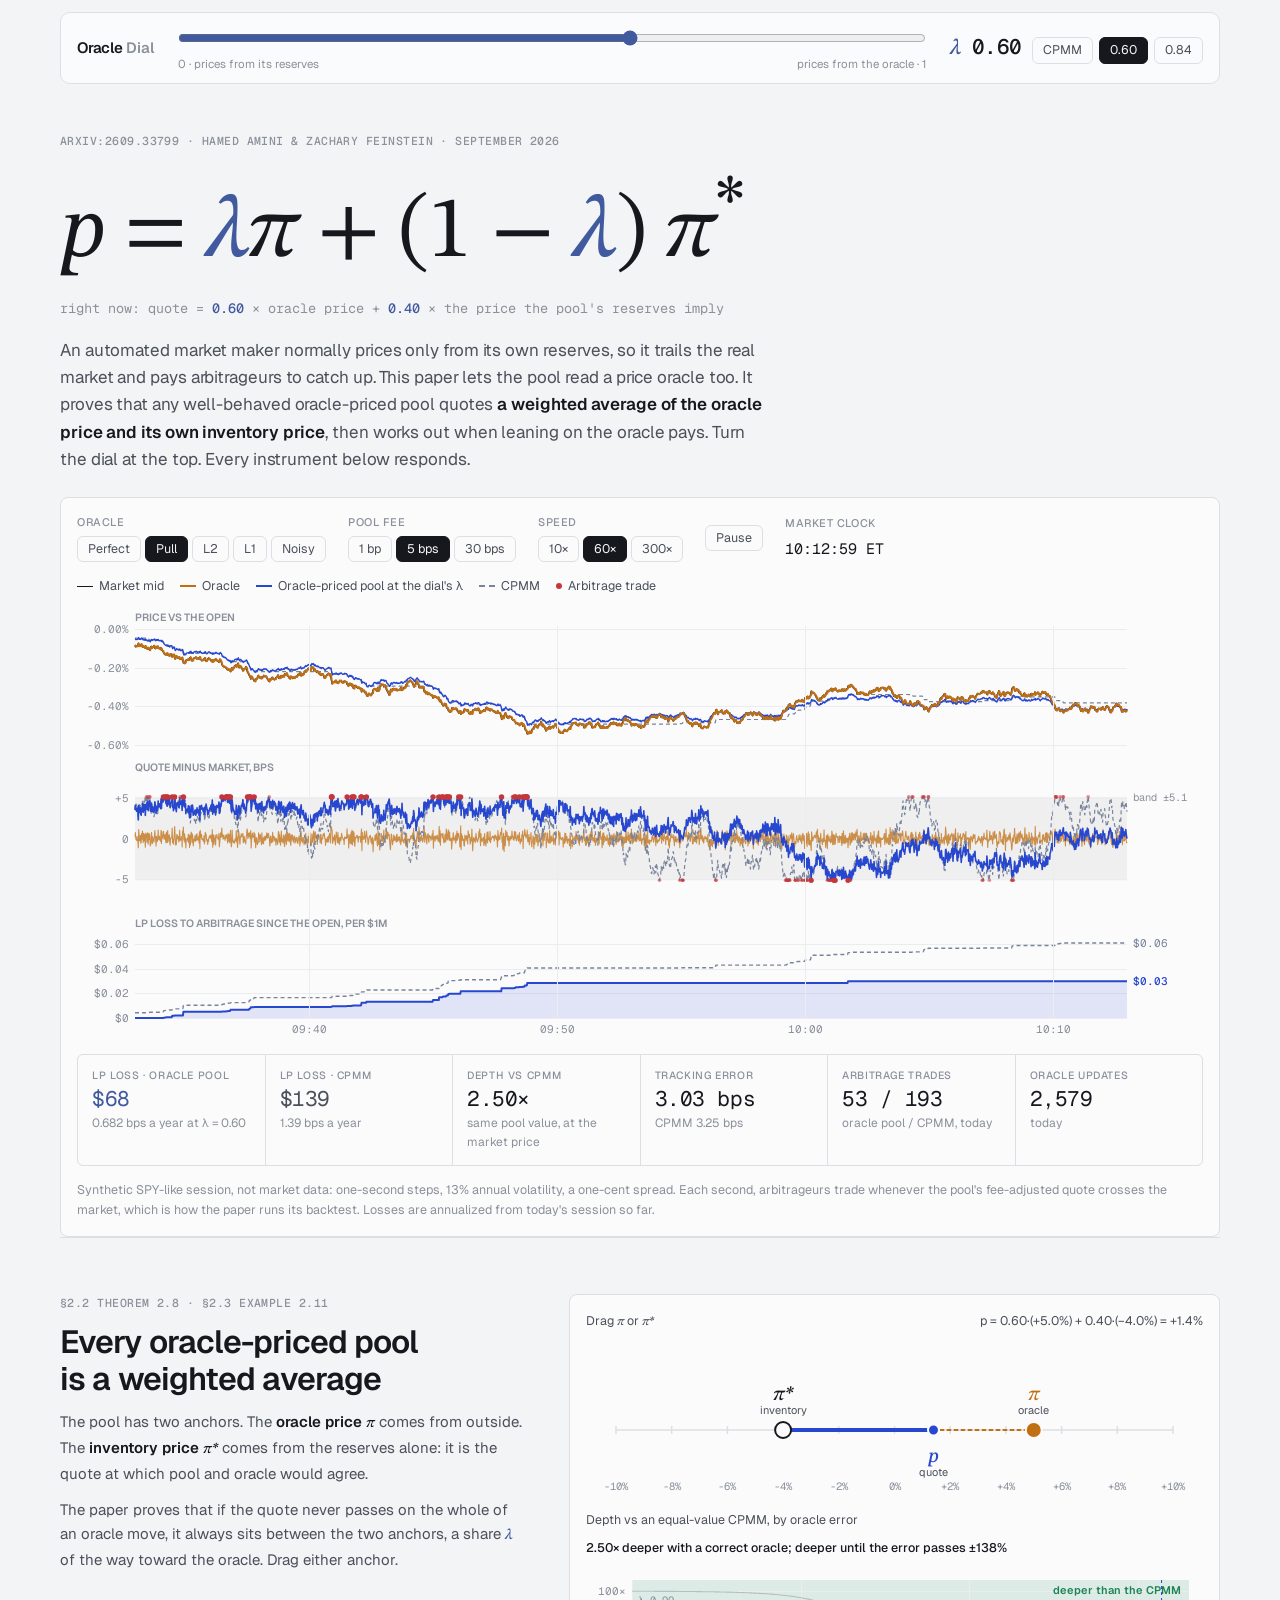
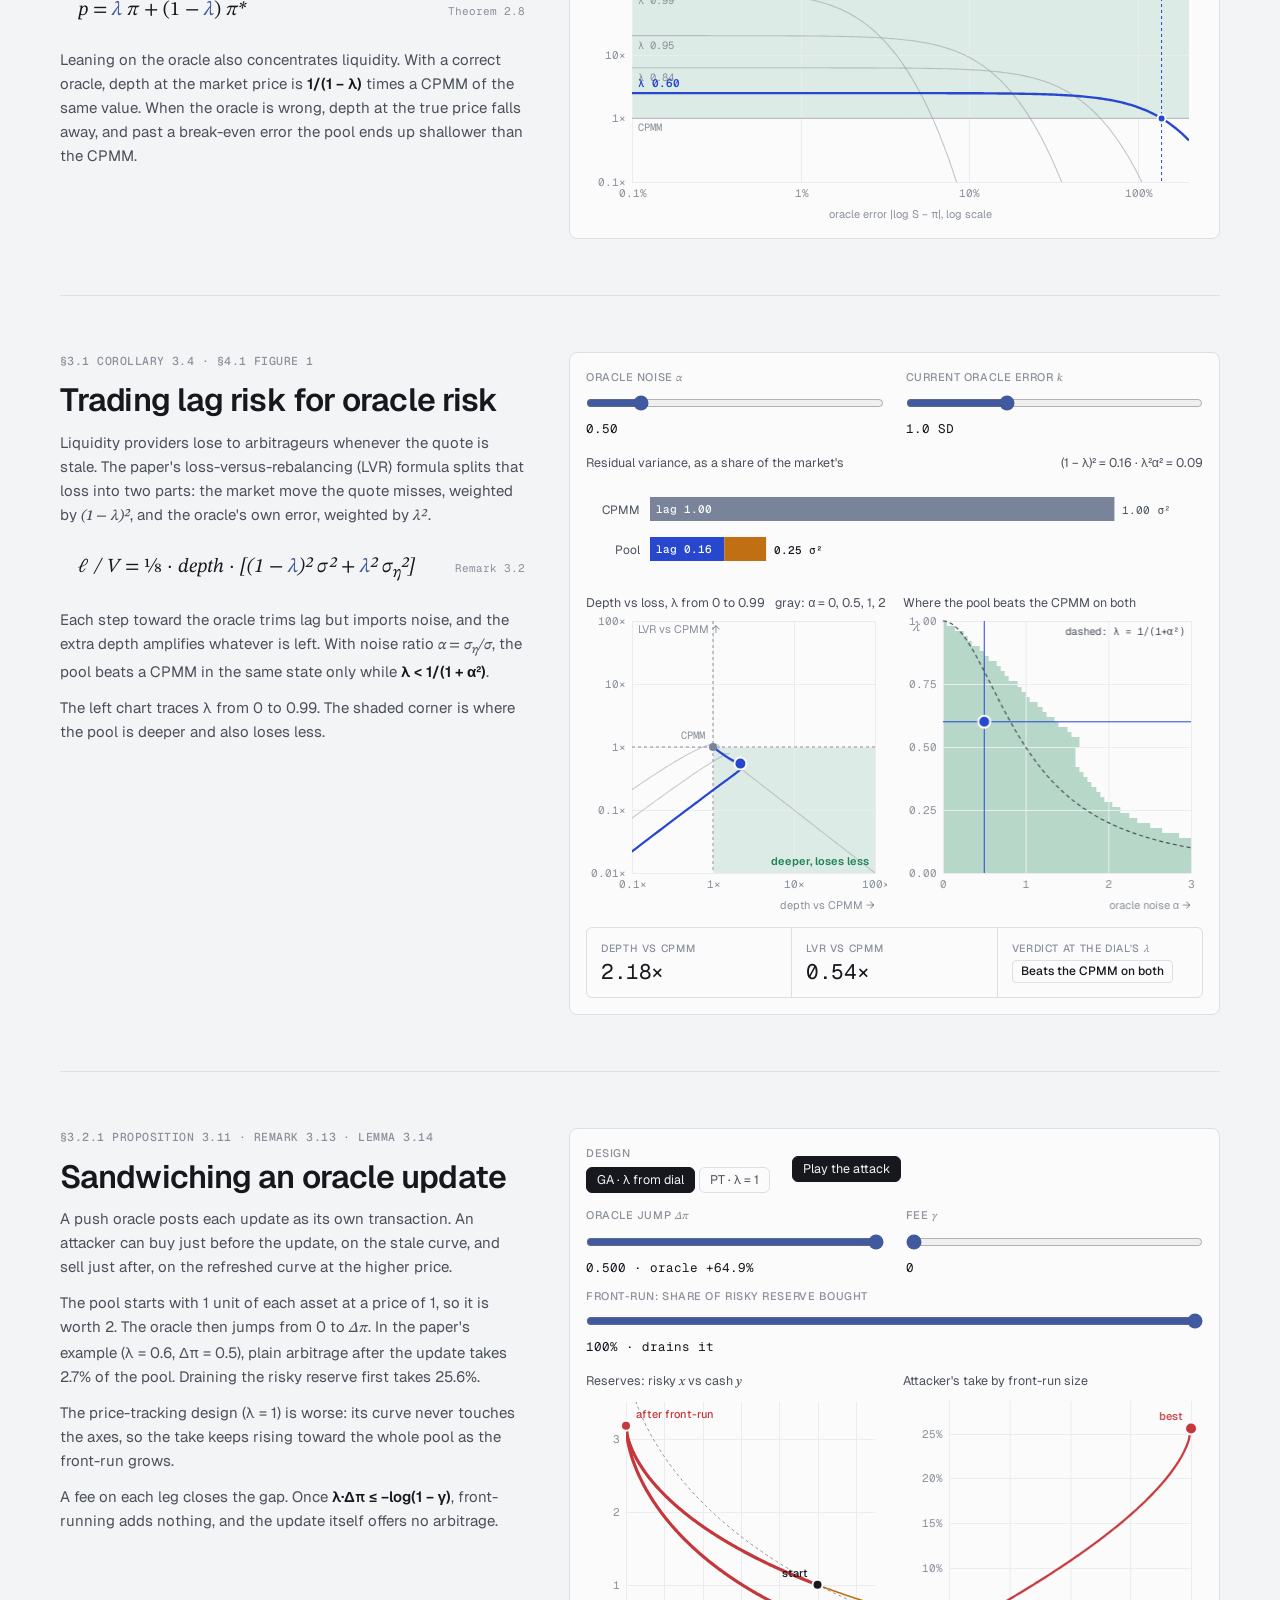
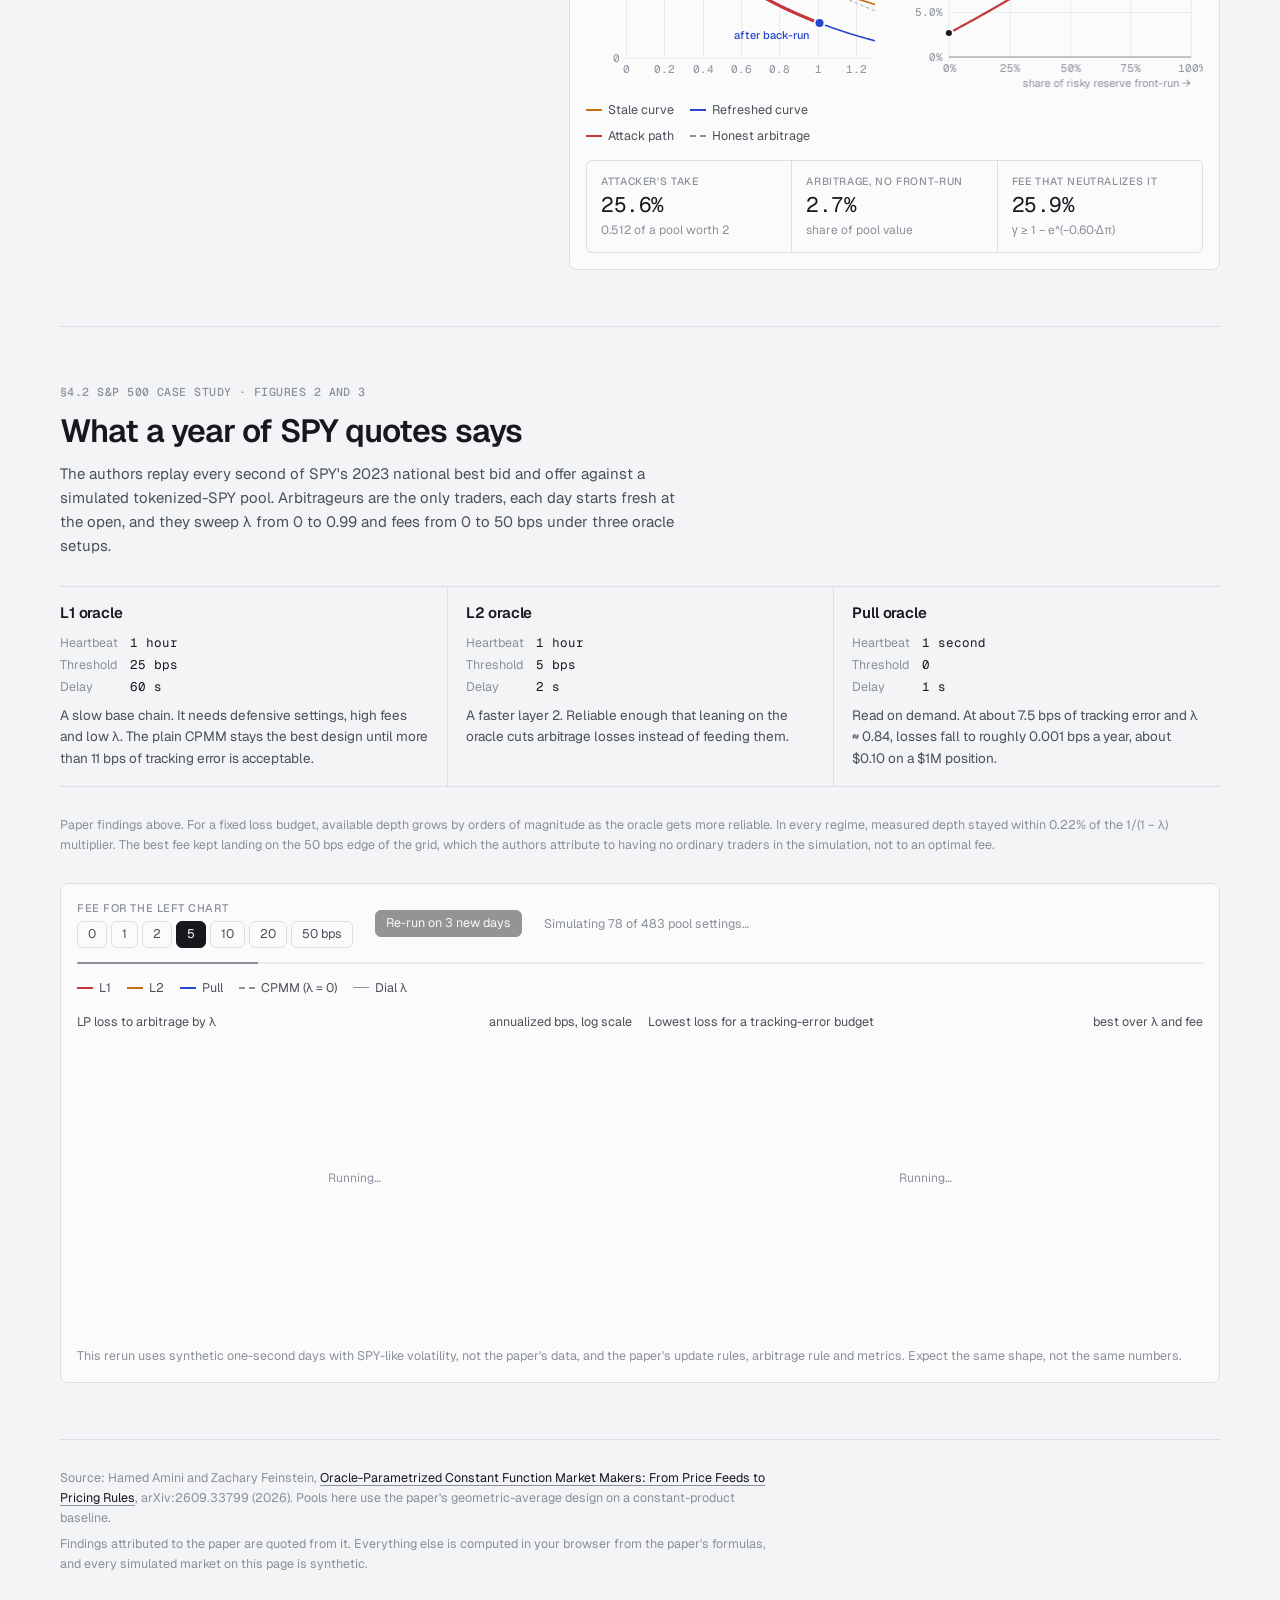
==== index.html @ 026b29df "Add Oracle Dial, an interactive companion to the OP-AMM paper A static page that turns Amini and Fei" ====
<!doctype html>
<html lang="en">
<head>
<meta charset="utf-8">
<meta name="viewport" content="width=device-width, initial-scale=1, viewport-fit=cover">
<title>Oracle Dial</title>
<meta name="description" content="Interactive companion to Amini and Feinstein's paper on oracle-parametrized AMMs: a live arbitrage simulation, the depth and LVR trade-off, an oracle-update sandwich, and a synthetic rerun of the SPY backtest.">
<link rel="icon" href="data:image/svg+xml,%3Csvg xmlns='http://www.w3.org/2000/svg' viewBox='0 0 32 32'%3E%3Crect width='32' height='32' rx='7' fill='%2316181d'/%3E%3Ctext x='16' y='23' text-anchor='middle' font-family='Georgia,serif' font-style='italic' font-size='22' fill='%2398abe0'%3E%CE%BB%3C/text%3E%3C/svg%3E">
<link rel="preconnect" href="https://fonts.googleapis.com">
<link rel="preconnect" href="https://fonts.gstatic.com" crossorigin>
<link rel="stylesheet" href="https://fonts.googleapis.com/css2?family=Geist:wght@300..700&family=Geist+Mono:wght@400..600&family=STIX+Two+Text:ital,wght@0,400..700;1,400..700&display=swap">
<link rel="stylesheet" href="styles.css">
</head>
<body>
<div class="shell">
  <header class="dial" aria-label="Oracle sensitivity">
    <div class="wordmark">Oracle <span>Dial</span></div>
    <div class="dial-track">
      <input id="lam" type="range" min="0" max="0.99" step="0.01" value="0.6" aria-label="Oracle sensitivity lambda">
      <div class="dial-ends"><span>0 · prices from its reserves</span><span>prices from the oracle · 1</span></div>
    </div>
    <div class="dial-value">
      <span class="m">λ</span><span class="num" id="lam-out">0.60</span>
      <div class="presets" role="group" aria-label="Preset sensitivities">
        <button class="chip" data-lam="0" title="Plain constant-product AMM, no oracle">CPMM</button>
        <button class="chip" data-lam="0.6" title="The paper's sandwich example (Remark 3.13)">0.60</button>
        <button class="chip" data-lam="0.84" title="Near the pull-oracle optimum in the SPY backtest">0.84</button>
      </div>
    </div>
  </header>

  <main>
    <section class="hero">
      <div class="eyebrow">arXiv:2609.33799 · Hamed Amini &amp; Zachary Feinstein · September 2026</div>
      <p class="equation" aria-label="p equals lambda pi plus one minus lambda, times pi star">
        p <span class="up">=</span> <span class="m-p">λ</span><span class="m-o">π</span> <span class="up">+ (1 −</span> <span class="m-p">λ</span><span class="up">)</span> π<sup class="up">*</sup>
      </p>
      <div class="equation-live">right now: quote = <b id="eq-a">0.60</b> × oracle price + <b id="eq-b">0.40</b> × the price the pool's reserves imply</div>
      <p class="lede">An automated market maker normally prices only from its own reserves, so it trails the real market and pays arbitrageurs to catch up. This paper lets the pool read a price oracle too. It proves that any well-behaved oracle-priced pool quotes <strong>a weighted average of the oracle price and its own inventory price</strong>, then works out when leaning on the oracle pays. Turn the dial at the top. Every instrument below responds.</p>
    </section>

    <section class="instrument" id="live" aria-label="Live market simulation">
      <div class="controls">
        <div class="control"><span class="lab">Oracle</span>
          <div class="seg" id="live-regime" role="group" aria-label="Oracle regime">
            <button data-v="perfect" title="Reads the true mid every second">Perfect</button>
            <button data-v="pull" title="Every second, 1 s delay">Pull</button>
            <button data-v="l2" title="5 bps threshold, 1 h heartbeat, 2 s delay">L2</button>
            <button data-v="l1" title="25 bps threshold, 1 h heartbeat, 60 s delay">L1</button>
            <button data-v="noisy" title="Pull oracle plus mean-reverting error, 3 bps SD">Noisy</button>
          </div>
        </div>
        <div class="control"><span class="lab">Pool fee</span>
          <div class="seg" id="live-fee" role="group" aria-label="Pool fee">
            <button data-v="1">1 bp</button><button data-v="5">5 bps</button><button data-v="30">30 bps</button>
          </div>
        </div>
        <div class="control"><span class="lab">Speed</span>
          <div class="seg" id="live-speed" role="group" aria-label="Simulation speed">
            <button data-v="10">10×</button><button data-v="60">60×</button><button data-v="300">300×</button>
          </div>
        </div>
        <button class="btn" id="live-play" type="button">Pause</button>
        <div class="control"><span class="lab">Market clock</span><span class="num" id="live-clock">10:00:00 ET</span></div>
      </div>
      <div class="legend" aria-hidden="true">
        <span class="key" style="color: var(--ink)"><i class="thin"></i><span class="lbl">Market mid</span></span>
        <span class="key" style="color: var(--oracle)"><i></i><span class="lbl">Oracle</span></span>
        <span class="key" style="color: var(--pool)"><i></i><span class="lbl">Oracle-priced pool at the dial's λ</span></span>
        <span class="key" style="color: var(--cpmm)"><i class="dash"></i><span class="lbl">CPMM</span></span>
        <span class="key" style="color: var(--loss)"><i class="pt"></i><span class="lbl">Arbitrage trade</span></span>
      </div>
      <div class="chart-wrap">
        <canvas class="chart" id="live-chart" style="height: 430px" role="img" aria-label="Last 40 minutes: market price, oracle price, pool quotes, quote errors in basis points and cumulative losses to arbitrage"></canvas>
      </div>
      <div class="readouts six">
        <div class="tile"><span class="lab">LP loss · oracle pool</span><span class="val pool" id="live-lvr-ga">–</span><span class="sub" id="live-lvr-ga-sub">per $1M a year</span></div>
        <div class="tile"><span class="lab">LP loss · CPMM</span><span class="val cpmm" id="live-lvr-cp">–</span><span class="sub" id="live-lvr-cp-sub">per $1M a year</span></div>
        <div class="tile"><span class="lab">Depth vs CPMM</span><span class="val" id="live-depth">–</span><span class="sub">same pool value, at the market price</span></div>
        <div class="tile"><span class="lab">Tracking error</span><span class="val" id="live-te">–</span><span class="sub" id="live-te-sub">RMS quote error, bps</span></div>
        <div class="tile"><span class="lab">Arbitrage trades</span><span class="val" id="live-trades">–</span><span class="sub">oracle pool / CPMM, today</span></div>
        <div class="tile"><span class="lab">Oracle updates</span><span class="val" id="live-upd">–</span><span class="sub">today</span></div>
      </div>
      <p class="note">Synthetic SPY-like session, not market data: one-second steps, 13% annual volatility, a one-cent spread. Each second, arbitrageurs trade whenever the pool's fee-adjusted quote crosses the market, which is how the paper runs its backtest. Losses are annualized from today's session so far.</p>
    </section>

    <section class="plate" id="interp">
      <div class="reading">
        <div class="eyebrow">§2.2 Theorem 2.8 · §2.3 Example 2.11</div>
        <h2>Every oracle-priced pool is a weighted average</h2>
        <p>The pool has two anchors. The <strong>oracle price <span class="m m-o">π</span></strong> comes from outside. The <strong>inventory price <span class="m">π*</span></strong> comes from the reserves alone: it is the quote at which pool and oracle would agree.</p>
        <p>The paper proves that if the quote never passes on the whole of an oracle move, it always sits between the two anchors, a share <span class="m m-p">λ</span> of the way toward the oracle. Drag either anchor.</p>
        <div class="formula"><span>p = <span class="m-p">λ</span> <span class="m-o">π</span> <span class="up">+ (1 −</span> <span class="m-p">λ</span><span class="up">)</span> π*</span><span class="tag">Theorem 2.8</span></div>
        <p>Leaning on the oracle also concentrates liquidity. With a correct oracle, depth at the market price is <strong>1/(1 − λ)</strong> times a CPMM of the same value. When the oracle is wrong, depth at the true price falls away, and past a break-even error the pool ends up shallower than the CPMM.</p>
      </div>
      <div class="instrument">
        <div class="chart-title"><span>Drag <span class="m m-o">π</span> or <span class="m">π*</span></span><span id="interp-read"></span></div>
        <canvas class="chart" id="interp-chart" style="height: 150px; touch-action: none" role="img" aria-label="Number line with the inventory price, the oracle price and the quote between them"></canvas>
        <div class="chart-title"><span>Depth vs an equal-value CPMM, by oracle error</span><b id="depth-be"></b></div>
        <canvas class="chart" id="depth-chart" style="height: 250px" role="img" aria-label="Relative depth falling as oracle error grows"></canvas>
      </div>
    </section>

    <section class="plate" id="tradeoff">
      <div class="reading">
        <div class="eyebrow">§3.1 Corollary 3.4 · §4.1 Figure 1</div>
        <h2>Trading lag risk for oracle risk</h2>
        <p>Liquidity providers lose to arbitrageurs whenever the quote is stale. The paper's loss-versus-rebalancing (LVR) formula splits that loss into two parts: the market move the quote misses, weighted by <span class="m">(1 − λ)²</span>, and the oracle's own error, weighted by <span class="m">λ²</span>.</p>
        <div class="formula"><span>ℓ / V <span class="up">=</span> <span class="up">⅛ ·</span> depth <span class="up">·</span> [(1 − <span class="m-p">λ</span>)² σ² + <span class="m-p">λ</span>² σ<sub>η</sub>²]</span><span class="tag">Remark 3.2</span></div>
        <p>Each step toward the oracle trims lag but imports noise, and the extra depth amplifies whatever is left. With noise ratio <span class="m">α = σ<sub>η</sub>/σ</span>, the pool beats a CPMM in the same state only while <strong>λ &lt; 1/(1 + α²)</strong>.</p>
        <p>The left chart traces λ from 0 to 0.99. The shaded corner is where the pool is deeper and also loses less.</p>
      </div>
      <div class="instrument">
        <div class="controls">
          <div class="control grow"><label for="alpha">Oracle noise <span class="m">α</span></label><input id="alpha" type="range" min="0" max="3" step="0.05" value="0.5"><output id="alpha-out" for="alpha">0.50</output></div>
          <div class="control grow"><label for="kmis">Current oracle error <span class="m">k</span></label><input id="kmis" type="range" min="0" max="3" step="0.1" value="1"><output id="kmis-out" for="kmis">1.0</output></div>
        </div>
        <div class="chart-title"><span>Residual variance, as a share of the market's</span><span id="var-read"></span></div>
        <canvas class="chart" id="var-chart" style="height: 92px" role="img" aria-label="Stacked bars of lag and oracle-noise variance"></canvas>
        <div class="two">
          <div class="chart-wrap"><div class="chart-title"><span>Depth vs loss, λ from 0 to 0.99</span><span>gray: α = 0, 0.5, 1, 2</span></div><canvas class="chart" id="frontier-chart" style="height: 300px" role="img" aria-label="Relative depth against relative LVR as lambda varies"></canvas></div>
          <div class="chart-wrap"><div class="chart-title"><span>Where the pool beats the CPMM on both</span></div><canvas class="chart" id="dom-chart" style="height: 300px" role="img" aria-label="Map of lambda and alpha where the pool dominates"></canvas></div>
        </div>
        <div class="readouts">
          <div class="tile"><span class="lab">Depth vs CPMM</span><span class="val" id="to-depth">–</span></div>
          <div class="tile"><span class="lab">LVR vs CPMM</span><span class="val" id="to-lvr">–</span></div>
          <div class="tile"><span class="lab">Verdict at the dial's <span class="m">λ</span></span><span class="val" id="to-verdict" style="font-size: 15px">–</span></div>
        </div>
      </div>
    </section>

    <section class="plate" id="sandwich">
      <div class="reading">
        <div class="eyebrow">§3.2.1 Proposition 3.11 · Remark 3.13 · Lemma 3.14</div>
        <h2>Sandwiching an oracle update</h2>
        <p>A push oracle posts each update as its own transaction. An attacker can buy just before the update, on the stale curve, and sell just after, on the refreshed curve at the higher price.</p>
        <p>The pool starts with 1 unit of each asset at a price of 1, so it is worth 2. The oracle then jumps from 0 to <span class="m">Δπ</span>. In the paper's example (λ = 0.6, Δπ = 0.5), plain arbitrage after the update takes 2.7% of the pool. Draining the risky reserve first takes 25.6%.</p>
        <p>The price-tracking design (λ = 1) is worse: its curve never touches the axes, so the take keeps rising toward the whole pool as the front-run grows.</p>
        <p>A fee on each leg closes the gap. Once <strong>λ·Δπ ≤ −log(1 − γ)</strong>, front-running adds nothing, and the update itself offers no arbitrage.</p>
      </div>
      <div class="instrument">
        <div class="controls">
          <div class="control"><span class="lab">Design</span>
            <div class="seg" id="sw-design" role="group" aria-label="Pool design">
              <button data-v="ga">GA · λ from dial</button><button data-v="pt">PT · λ = 1</button>
            </div>
          </div>
          <button class="btn primary" id="sw-play" type="button">Play the attack</button>
        </div>
        <div class="controls">
          <div class="control grow"><label for="sw-jump">Oracle jump <span class="m">Δπ</span></label><input id="sw-jump" type="range" min="0" max="1000" step="1" value="1000"><output id="sw-jump-out" for="sw-jump"></output></div>
          <div class="control grow"><label for="sw-fee">Fee <span class="m">γ</span></label><input id="sw-fee" type="range" min="0" max="1000" step="1" value="0"><output id="sw-fee-out" for="sw-fee"></output></div>
          <div class="control grow"><label for="sw-f">Front-run: share of risky reserve bought</label><input id="sw-f" type="range" min="0" max="1" step="0.01" value="1"><output id="sw-f-out" for="sw-f"></output></div>
        </div>
        <div class="two">
          <div class="chart-wrap"><div class="chart-title"><span>Reserves: risky <span class="m">x</span> vs cash <span class="m">y</span></span></div><canvas class="chart" id="sw-curves" style="height: 300px" role="img" aria-label="Stale and refreshed trading curves with the attack path"></canvas>
            <div class="legend" aria-hidden="true" style="margin-top: 8px">
              <span class="key" style="color: var(--oracle)"><i></i><span class="lbl">Stale curve</span></span>
              <span class="key" style="color: var(--pool)"><i></i><span class="lbl">Refreshed curve</span></span>
              <span class="key" style="color: var(--loss)"><i></i><span class="lbl">Attack path</span></span>
              <span class="key" style="color: var(--ink-3)"><i class="dash"></i><span class="lbl">Honest arbitrage</span></span>
            </div>
          </div>
          <div class="chart-wrap"><div class="chart-title"><span>Attacker's take by front-run size</span></div><canvas class="chart" id="sw-profit" style="height: 300px" role="img" aria-label="Attack value against front-run size"></canvas></div>
        </div>
        <div class="readouts">
          <div class="tile"><span class="lab">Attacker's take</span><span class="val loss" id="sw-take">–</span><span class="sub" id="sw-take-sub"></span></div>
          <div class="tile"><span class="lab">Arbitrage, no front-run</span><span class="val" id="sw-honest">–</span><span class="sub">share of pool value</span></div>
          <div class="tile"><span class="lab">Fee that neutralizes it</span><span class="val" id="sw-need">–</span><span class="sub" id="sw-need-sub"></span></div>
        </div>
      </div>
    </section>

    <section class="plate wide" id="backtest">
      <div class="reading">
        <div class="eyebrow">§4.2 S&amp;P 500 case study · Figures 2 and 3</div>
        <h2>What a year of SPY quotes says</h2>
        <p>The authors replay every second of SPY's 2023 national best bid and offer against a simulated tokenized-SPY pool. Arbitrageurs are the only traders, each day starts fresh at the open, and they sweep λ from 0 to 0.99 and fees from 0 to 50 bps under three oracle setups.</p>
      </div>
      <div class="regimes">
        <article class="regime">
          <h3>L1 oracle</h3>
          <dl><dt>Heartbeat</dt><dd>1 hour</dd><dt>Threshold</dt><dd>25 bps</dd><dt>Delay</dt><dd>60 s</dd></dl>
          <p>A slow base chain. It needs defensive settings, high fees and low λ. The plain CPMM stays the best design until more than 11 bps of tracking error is acceptable.</p>
        </article>
        <article class="regime">
          <h3>L2 oracle</h3>
          <dl><dt>Heartbeat</dt><dd>1 hour</dd><dt>Threshold</dt><dd>5 bps</dd><dt>Delay</dt><dd>2 s</dd></dl>
          <p>A faster layer 2. Reliable enough that leaning on the oracle cuts arbitrage losses instead of feeding them.</p>
        </article>
        <article class="regime">
          <h3>Pull oracle</h3>
          <dl><dt>Heartbeat</dt><dd>1 second</dd><dt>Threshold</dt><dd>0</dd><dt>Delay</dt><dd>1 s</dd></dl>
          <p>Read on demand. At about 7.5 bps of tracking error and λ ≈ 0.84, losses fall to roughly 0.001 bps a year, about $0.10 on a $1M position.</p>
        </article>
      </div>
      <p class="note">Paper findings above. For a fixed loss budget, available depth grows by orders of magnitude as the oracle gets more reliable. In every regime, measured depth stayed within 0.22% of the 1/(1 − λ) multiplier. The best fee kept landing on the 50 bps edge of the grid, which the authors attribute to having no ordinary traders in the simulation, not to an optimal fee.</p>
      <div class="instrument">
        <div class="controls">
          <div class="control"><span class="lab">Fee for the left chart</span>
            <div class="seg" id="bt-fee" role="group" aria-label="Fee">
              <button data-v="0">0</button><button data-v="1">1</button><button data-v="2">2</button><button data-v="5">5</button><button data-v="10">10</button><button data-v="20">20</button><button data-v="50">50 bps</button>
            </div>
          </div>
          <button class="btn primary" id="bt-run" type="button">Re-run on 3 new days</button>
          <span class="note" id="bt-status"></span>
        </div>
        <div class="progress" aria-hidden="true"><i id="bt-progress"></i></div>
        <div class="legend" aria-hidden="true">
          <span class="key" style="color: var(--loss)"><i></i><span class="lbl">L1</span></span>
          <span class="key" style="color: var(--oracle)"><i></i><span class="lbl">L2</span></span>
          <span class="key" style="color: var(--pool)"><i></i><span class="lbl">Pull</span></span>
          <span class="key" style="color: var(--ink-3)"><i class="dash"></i><span class="lbl" id="bt-cpmm-key">CPMM (λ = 0)</span></span>
          <span class="key" style="color: var(--ink-3)"><i class="thin"></i><span class="lbl">Dial λ</span></span>
        </div>
        <div class="two">
          <div class="chart-wrap"><div class="chart-title"><span>LP loss to arbitrage by λ</span><span>annualized bps, log scale</span></div><canvas class="chart" id="bt-lvr" style="height: 300px" role="img" aria-label="Annualized LVR by lambda for each oracle regime"></canvas></div>
          <div class="chart-wrap"><div class="chart-title"><span>Lowest loss for a tracking-error budget</span><span>best over λ and fee</span></div><canvas class="chart" id="bt-frontier" style="height: 300px" role="img" aria-label="Lowest annualized LVR achievable at each tracking-error allowance, per oracle regime"></canvas></div>
        </div>
        <p class="note">This rerun uses synthetic one-second days with SPY-like volatility, not the paper's data, and the paper's update rules, arbitrage rule and metrics. Expect the same shape, not the same numbers.</p>
      </div>
    </section>
  </main>

  <footer>
    <p>Source: Hamed Amini and Zachary Feinstein, <a href="https://arxiv.org/abs/2609.33799">Oracle-Parametrized Constant Function Market Makers: From Price Feeds to Pricing Rules</a>, arXiv:2609.33799 (2026). Pools here use the paper's geometric-average design on a constant-product baseline.</p>
    <p>Findings attributed to the paper are quoted from it. Everything else is computed in your browser from the paper's formulas, and every simulated market on this page is synthetic.</p>
  </footer>
</div>

<script src="engine.js"></script>
<script src="core.js"></script>
<script src="hero.js"></script>
<script src="plates.js"></script>
<script src="sandwich.js"></script>
<script src="backtest.js"></script>
</body>
</html>
---- styles.css ----
/* Layout: plates down one column, each pairing a short reading with an instrument.
   Interface text is monochrome with one quiet accent for the dial's λ. Charts keep
   a categorical series palette: market ink, oracle amber, pool blue, CPMM slate,
   arbitrage red, dominance green. */
:root {
  --paper: #f3f4f6;
  --plate: #fbfbfc;
  --ink: #16181d;
  --ink-2: #4b505a;
  --ink-3: #8b909a;
  --rule: #dcdfe4;
  --grid: #eaecef;
  --band: rgba(22, 24, 29, 0.05);
  --accent: #415a9f;
  --accent-soft: rgba(65, 90, 159, 0.1);

  /* chart series palette */
  --pool: #2747cf;
  --pool-soft: rgba(39, 71, 207, 0.12);
  --oracle: #c06f12;
  --oracle-soft: rgba(192, 111, 18, 0.14);
  --cpmm: #79849a;
  --loss: #c4373a;
  --win: #1d8455;
  --win-soft: rgba(29, 132, 85, 0.13);

  --font-display: "Geist", "Helvetica Neue", Arial, sans-serif;
  --font-body: "Geist", "Helvetica Neue", Arial, sans-serif;
  --font-math: "STIX Two Text", "STIX Two Math", "Cambria Math", "Times New Roman", serif;
  --font-data: "Geist Mono", ui-monospace, "SFMono-Regular", Menlo, monospace;

  --step-0: 15px;
  --step-1: 17px;
  --step-3: clamp(25px, 3vw, 32px);
  --radius: 8px;
  --gutter: clamp(16px, 4vw, 40px);
  color-scheme: light;
}
@media (prefers-color-scheme: dark) {
  :root:not([data-theme="light"]) {
    --paper: #0f1012;
    --plate: #15161a;
    --ink: #e7e8eb;
    --ink-2: #a6aab3;
    --ink-3: #6d727c;
    --rule: #2a2c31;
    --grid: #1e2024;
    --band: rgba(231, 232, 235, 0.05);
    --accent: #98abe0;
    --accent-soft: rgba(152, 171, 224, 0.12);
    --pool: #84a0ff;
    --pool-soft: rgba(132, 160, 255, 0.16);
    --oracle: #f0a24c;
    --oracle-soft: rgba(240, 162, 76, 0.16);
    --cpmm: #8a95aa;
    --loss: #f2716d;
    --win: #4cc38a;
    --win-soft: rgba(76, 195, 138, 0.15);
    color-scheme: dark;
  }
}
:root[data-theme="dark"] {
  --paper: #0f1012;
  --plate: #15161a;
  --ink: #e7e8eb;
  --ink-2: #a6aab3;
  --ink-3: #6d727c;
  --rule: #2a2c31;
  --grid: #1e2024;
  --band: rgba(231, 232, 235, 0.05);
  --accent: #98abe0;
  --accent-soft: rgba(152, 171, 224, 0.12);
  --pool: #84a0ff;
  --pool-soft: rgba(132, 160, 255, 0.16);
  --oracle: #f0a24c;
  --oracle-soft: rgba(240, 162, 76, 0.16);
  --cpmm: #8a95aa;
  --loss: #f2716d;
  --win: #4cc38a;
  --win-soft: rgba(76, 195, 138, 0.15);
  color-scheme: dark;
}

* { box-sizing: border-box; }
:root { padding-top: env(safe-area-inset-top, 0px); padding-bottom: env(safe-area-inset-bottom, 0px); }
img { max-width: 100%; }
[hidden] { display: none !important; }
body {
  margin: 0;
  background: var(--paper);
  color: var(--ink);
  font-family: var(--font-body);
  font-size: var(--step-0);
  line-height: 1.6;
  padding-inline: var(--gutter);
  padding-block: 0 48px;
  -webkit-font-smoothing: antialiased;
}
a { color: var(--ink); text-decoration-color: var(--ink-3); text-underline-offset: 3px; }
a:hover { text-decoration-color: var(--ink); }
:focus-visible { outline: 2px solid var(--accent); outline-offset: 2px; border-radius: 4px; }
.m { font-family: var(--font-math); font-style: italic; font-weight: 500; letter-spacing: 0.01em; text-transform: none; }
.m-o { color: inherit; }
.m-p { color: var(--accent); }
.num { font-family: var(--font-data); font-variant-numeric: tabular-nums; }
.shell { max-width: 1160px; margin-inline: auto; }

/* ---------- floating dial ---------- */
.dial {
  position: sticky;
  top: env(safe-area-inset-top, 0px);
  z-index: 20;
  margin-top: 12px;
  display: grid;
  grid-template-columns: auto minmax(0, 1fr) auto;
  align-items: center;
  gap: 8px 24px;
  padding: 10px 16px;
  background: color-mix(in srgb, var(--plate) 92%, transparent);
  backdrop-filter: blur(10px);
  -webkit-backdrop-filter: blur(10px);
  border: 1px solid var(--rule);
  border-radius: 10px;
}
.wordmark { font-weight: 600; font-size: 15px; letter-spacing: -0.015em; white-space: nowrap; }
.wordmark span { color: var(--ink-3); }
.dial-track { display: grid; gap: 2px; min-width: 0; }
.dial-ends { display: flex; justify-content: space-between; gap: 12px; font-size: 11.5px; color: var(--ink-3); }
.dial-value { display: flex; align-items: baseline; gap: 10px; white-space: nowrap; }
.dial-value .m { font-size: 22px; color: var(--accent); }
.dial-value .num { font-size: 21px; font-weight: 500; min-width: 3.2ch; letter-spacing: -0.02em; }
.presets { display: flex; gap: 6px; flex-wrap: wrap; }

input[type="range"] { width: 100%; accent-color: var(--accent); margin: 4px 0; min-width: 0; }
#lam { height: 22px; }

.chip, .seg button, .btn {
  font: inherit;
  font-size: 12.5px;
  line-height: 1;
  color: var(--ink-2);
  background: transparent;
  border: 1px solid var(--rule);
  border-radius: 6px;
  padding: 6px 10px;
  cursor: pointer;
  white-space: nowrap;
}
.chip:hover, .seg button:hover, .btn:hover { color: var(--ink); border-color: var(--ink-3); }
.seg { display: inline-flex; flex-wrap: wrap; gap: 4px; }
.seg button[aria-pressed="true"], .chip[aria-pressed="true"] { background: var(--ink); border-color: var(--ink); color: var(--paper); }
.btn.primary { background: var(--ink); border-color: var(--ink); color: var(--paper); }
.btn.primary:hover { color: var(--paper); opacity: 0.88; }
.btn:disabled { opacity: 0.45; cursor: progress; }

/* ---------- hero ---------- */
.hero { padding-block: 48px 24px; display: grid; gap: 18px; }
.eyebrow {
  font-family: var(--font-data);
  font-weight: 500;
  font-size: 11.5px;
  letter-spacing: 0.04em;
  text-transform: uppercase;
  color: var(--ink-3);
}
.equation {
  font-family: var(--font-math);
  font-style: italic;
  font-size: clamp(38px, 7vw, 88px);
  line-height: 1.05;
  letter-spacing: -0.01em;
  margin: 0;
  font-weight: 400;
}
.equation .up { font-style: normal; }
.equation-live { font-family: var(--font-data); font-size: 13.5px; color: var(--ink-3); }
.equation-live b { font-weight: 500; color: var(--accent); }
.lede { max-width: 64ch; font-size: var(--step-1); color: var(--ink-2); margin: 0; letter-spacing: -0.005em; }
.lede strong { color: var(--ink); font-weight: 600; }

/* ---------- instruments ---------- */
.instrument {
  background: var(--plate);
  border: 1px solid var(--rule);
  border-radius: var(--radius);
  padding: 16px;
  display: grid;
  gap: 14px;
  min-width: 0;
}
.controls { display: flex; flex-wrap: wrap; gap: 10px 22px; align-items: center; }
.control { display: grid; gap: 4px; min-width: 0; }
.control label, .control .lab { font-size: 11px; font-weight: 500; letter-spacing: 0.05em; text-transform: uppercase; color: var(--ink-3); }
.control.grow { flex: 1 1 220px; }
.control output { font-family: var(--font-data); font-size: 12.5px; color: var(--ink); }
.chart { width: 100%; display: block; }
.chart-wrap { position: relative; min-width: 0; }
.legend { display: flex; flex-wrap: wrap; gap: 6px 16px; font-size: 12.5px; color: var(--ink-2); }
.key { display: inline-flex; align-items: center; gap: 6px; }
.key i { width: 16px; height: 0; border-top: 2px solid currentColor; display: inline-block; }
.key i.thin { border-top-width: 1px; }
.key i.dash { border-top-style: dashed; }
.key i.dot { border-top-style: dotted; }
.key i.pt { width: 6px; height: 6px; border: 0; border-radius: 50%; background: currentColor; }
.key .lbl { color: var(--ink-2); }

.readouts { display: grid; grid-template-columns: repeat(3, minmax(0, 1fr)); gap: 1px; background: var(--rule); border: 1px solid var(--rule); border-radius: 6px; overflow: hidden; }
.tile { background: var(--plate); padding: 12px 14px; display: grid; gap: 2px; align-content: start; min-width: 0; }
.tile .lab { font-size: 10.5px; font-weight: 500; letter-spacing: 0.06em; text-transform: uppercase; color: var(--ink-3); }
.tile .val { font-family: var(--font-data); font-variant-numeric: tabular-nums; font-size: 21px; line-height: 1.25; letter-spacing: -0.02em; }
.tile .sub { font-size: 12px; color: var(--ink-3); }
.readouts.six { grid-template-columns: repeat(6, minmax(0, 1fr)); }
@media (max-width: 1100px) { .readouts.six { grid-template-columns: repeat(3, minmax(0, 1fr)); } }
@media (max-width: 560px) {
  .readouts { grid-template-columns: minmax(0, 1fr); }
  .readouts.six { grid-template-columns: repeat(2, minmax(0, 1fr)); }
}
.val.pool { color: var(--accent); }
.val.cpmm { color: var(--ink-2); }

.pill { display: inline-block; font-family: var(--font-body); font-size: 12px; font-weight: 500; letter-spacing: 0; padding: 3px 8px; border-radius: 4px; border: 1px solid var(--rule); color: var(--ink); }
.pill.loss { color: var(--ink-3); }

/* ---------- plates ---------- */
.plate {
  display: grid;
  grid-template-columns: minmax(0, 5fr) minmax(0, 7fr);
  gap: 28px 44px;
  padding-block: 56px;
  border-top: 1px solid var(--rule);
  align-items: start;
}
.plate.wide { grid-template-columns: minmax(0, 1fr); }
.reading { display: grid; gap: 12px; min-width: 0; }
.reading h2 { font-weight: 600; font-size: var(--step-3); line-height: 1.15; letter-spacing: -0.028em; margin: 0; text-wrap: balance; }
.reading p { margin: 0; max-width: 62ch; color: var(--ink-2); }
.reading p strong { color: var(--ink); font-weight: 600; }
.formula {
  display: flex;
  justify-content: space-between;
  align-items: baseline;
  gap: 16px;
  font-family: var(--font-math);
  font-style: italic;
  font-size: 20px;
  padding: 10px 0 10px 18px;
  overflow-x: auto;
  white-space: nowrap;
}
.formula .up { font-style: normal; }
.formula .tag { font-family: var(--font-data); font-style: normal; font-size: 11px; color: var(--ink-3); }
.note { font-size: 12.5px; color: var(--ink-3); margin: 0; }
.two { display: grid; grid-template-columns: minmax(0, 1fr) minmax(0, 1fr); gap: 16px; }
.chart-title { font-size: 12.5px; color: var(--ink-2); display: flex; justify-content: space-between; gap: 8px; flex-wrap: wrap; }
.chart-title b { color: var(--ink); font-weight: 500; }

.regimes { display: grid; grid-template-columns: repeat(3, minmax(0, 1fr)); gap: 0; border-top: 1px solid var(--rule); border-bottom: 1px solid var(--rule); }
.regime { padding: 14px 18px 16px 0; display: grid; gap: 8px; align-content: start; }
.regime + .regime { padding-left: 18px; border-left: 1px solid var(--rule); }
.regime h3 { margin: 0; font-size: 15px; font-weight: 600; letter-spacing: -0.01em; }
.regime dl { margin: 0; display: grid; grid-template-columns: auto 1fr; gap: 2px 12px; font-size: 12.5px; }
.regime dt { color: var(--ink-3); }
.regime dd { margin: 0; font-family: var(--font-data); }
.regime p { margin: 0; font-size: 13.5px; color: var(--ink-2); }

.progress { height: 2px; background: var(--grid); border-radius: 1px; overflow: hidden; }
.progress i { display: block; height: 100%; width: 0; background: var(--ink-3); transition: width 120ms linear; }

footer { border-top: 1px solid var(--rule); padding-block: 28px 8px; color: var(--ink-3); font-size: 12.5px; display: grid; gap: 6px; }
footer p { margin: 0; max-width: 90ch; }

@media (max-width: 900px) {
  .plate { grid-template-columns: minmax(0, 1fr); padding-block: 40px; }
  .regimes { grid-template-columns: minmax(0, 1fr); }
  .regime + .regime { padding-left: 0; border-left: 0; border-top: 1px solid var(--rule); }
}
@media (max-width: 640px) {
  .dial { grid-template-columns: minmax(0, 1fr) auto; padding: 8px 12px; }
  .dial-track { grid-column: 1 / -1; grid-row: 2; }
  .presets { display: none; }
  .two { grid-template-columns: minmax(0, 1fr); }
  .tile .val { font-size: 18px; }
  .formula { padding-left: 0; }
}
@media (prefers-reduced-motion: reduce) {
  * { scroll-behavior: auto !important; transition: none !important; animation: none !important; }
}
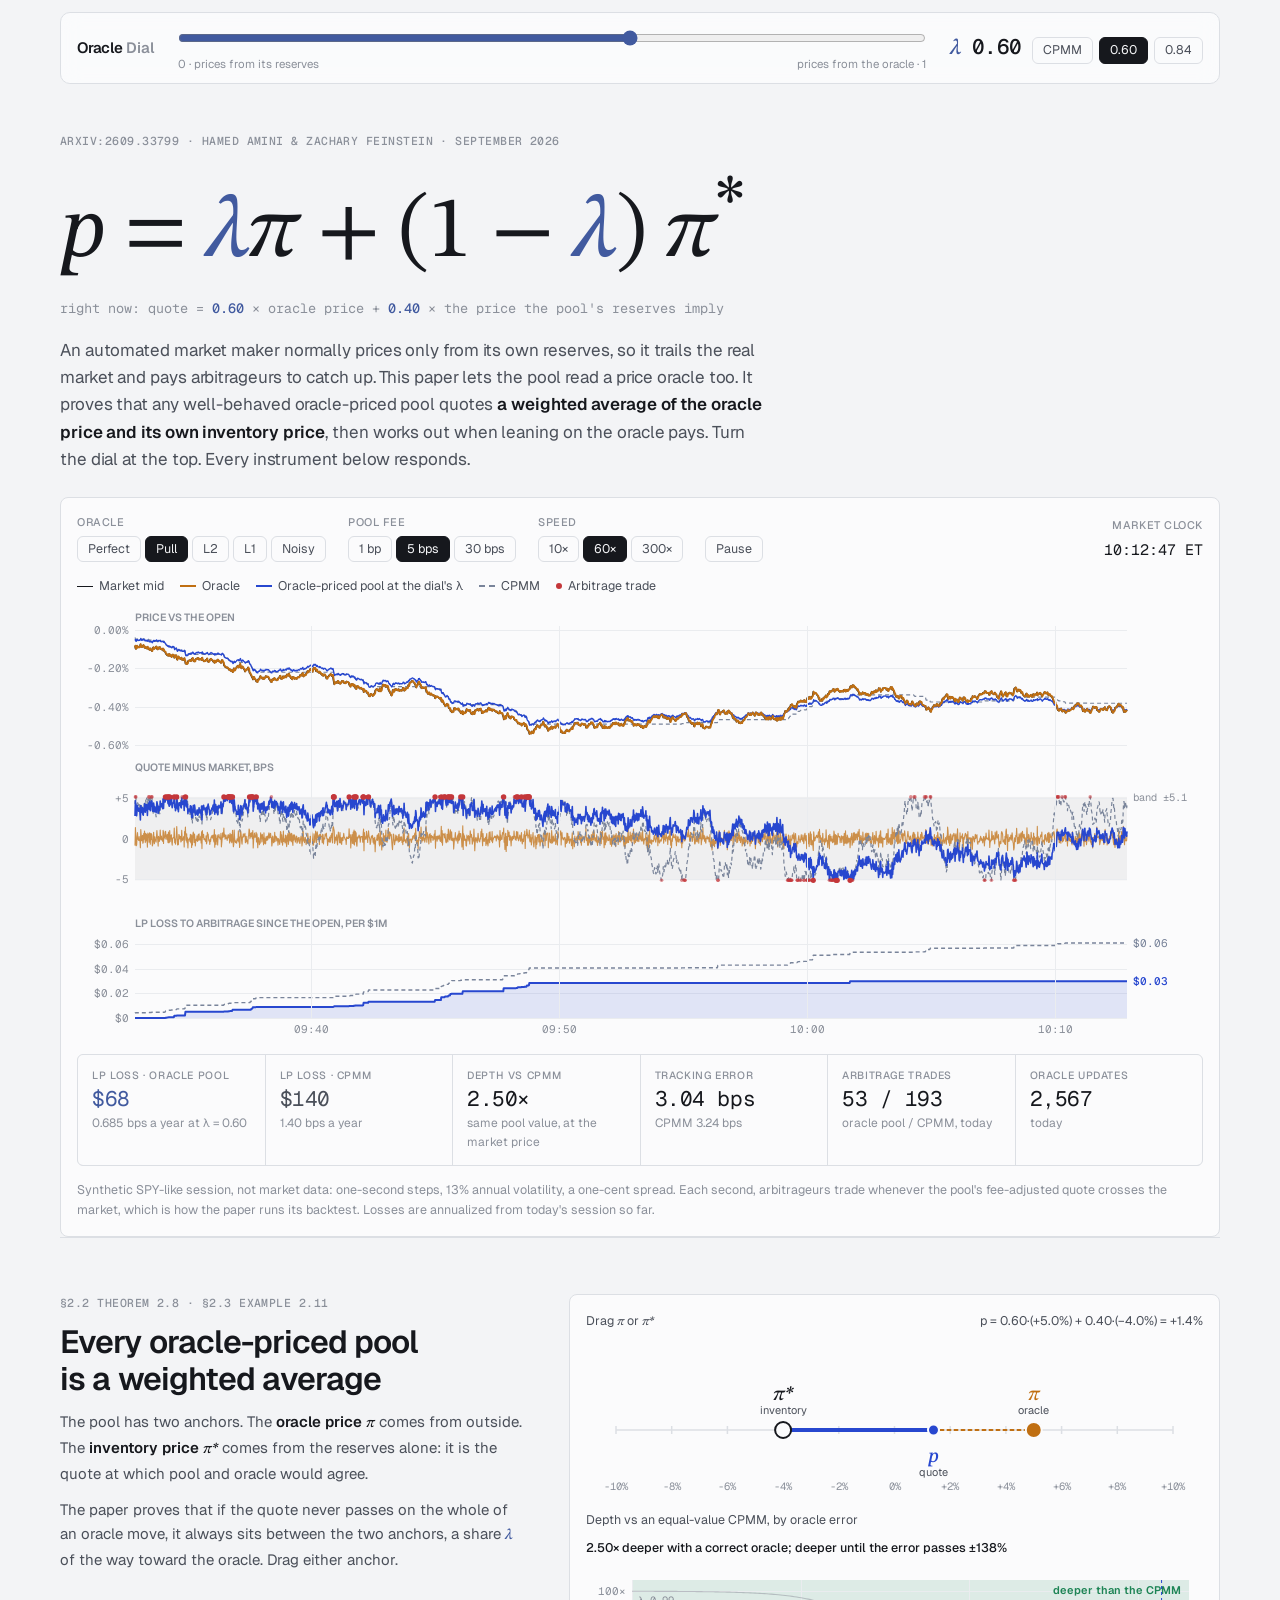
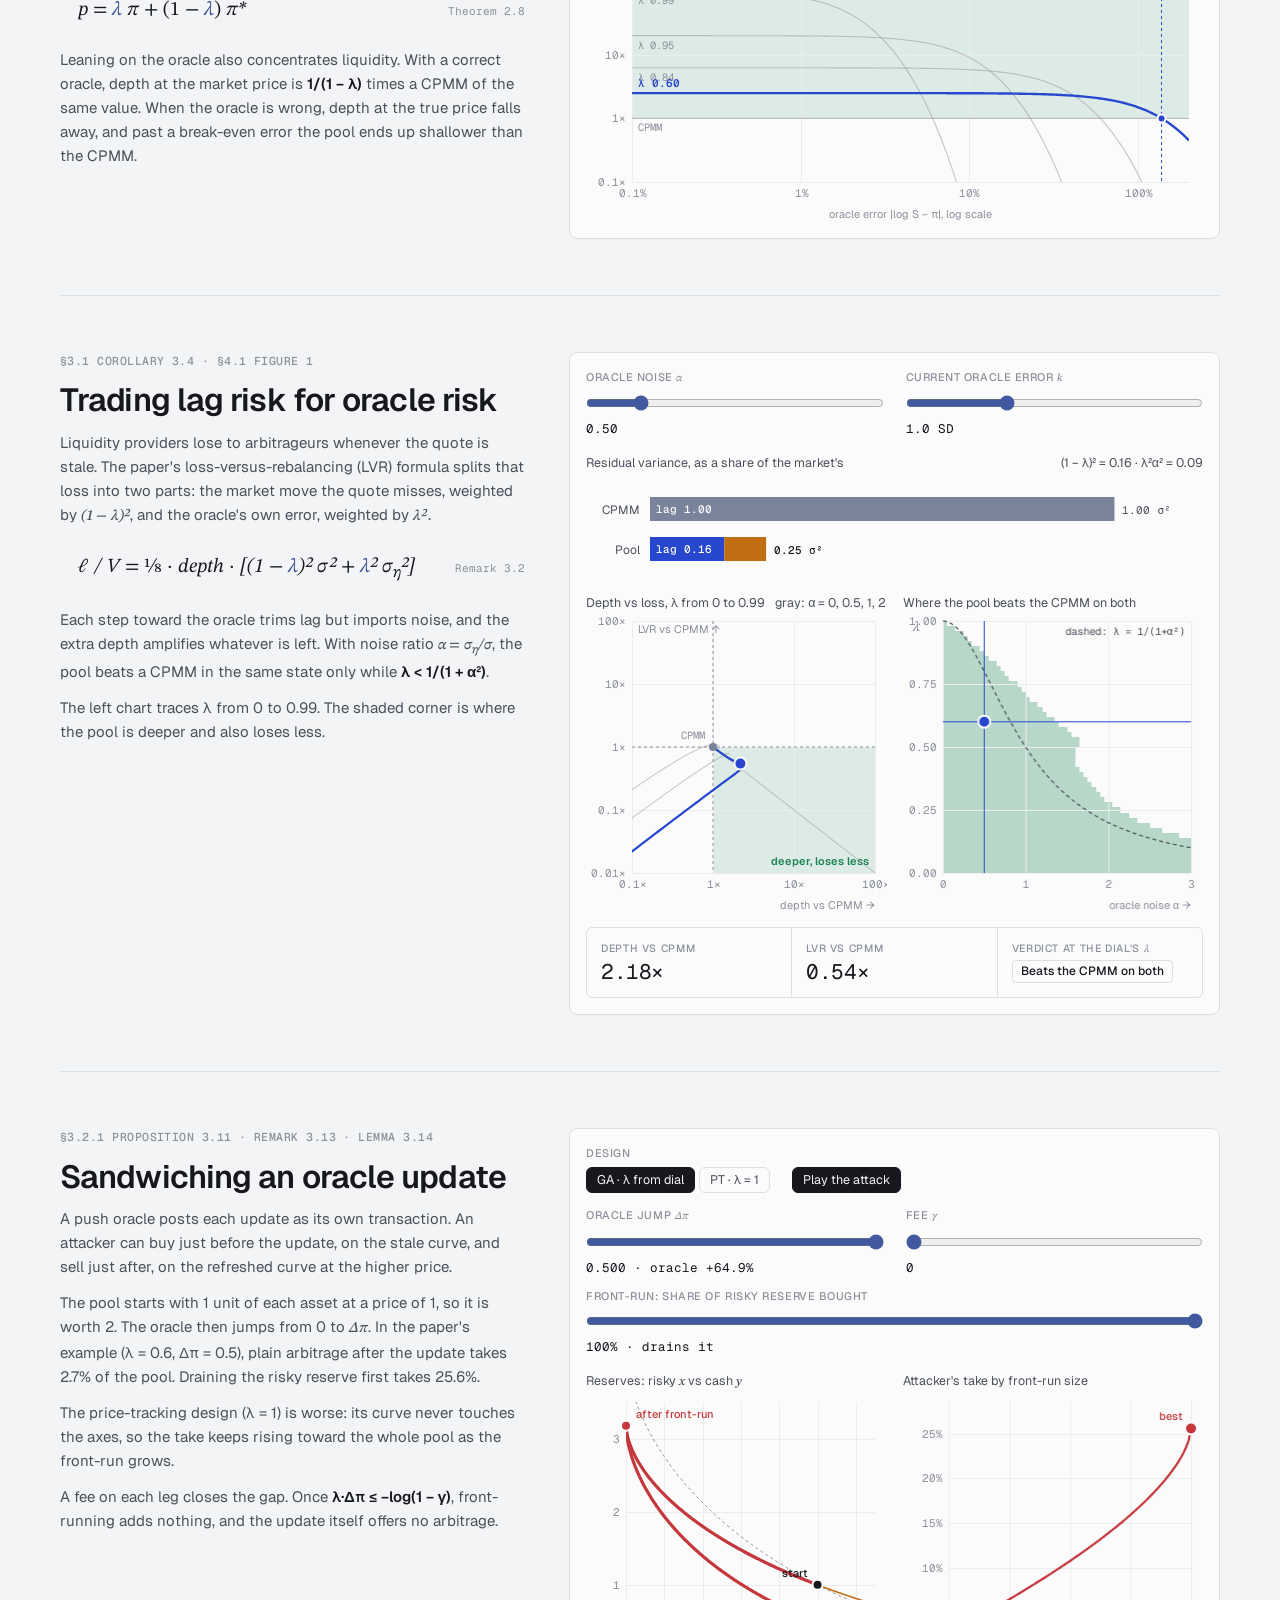
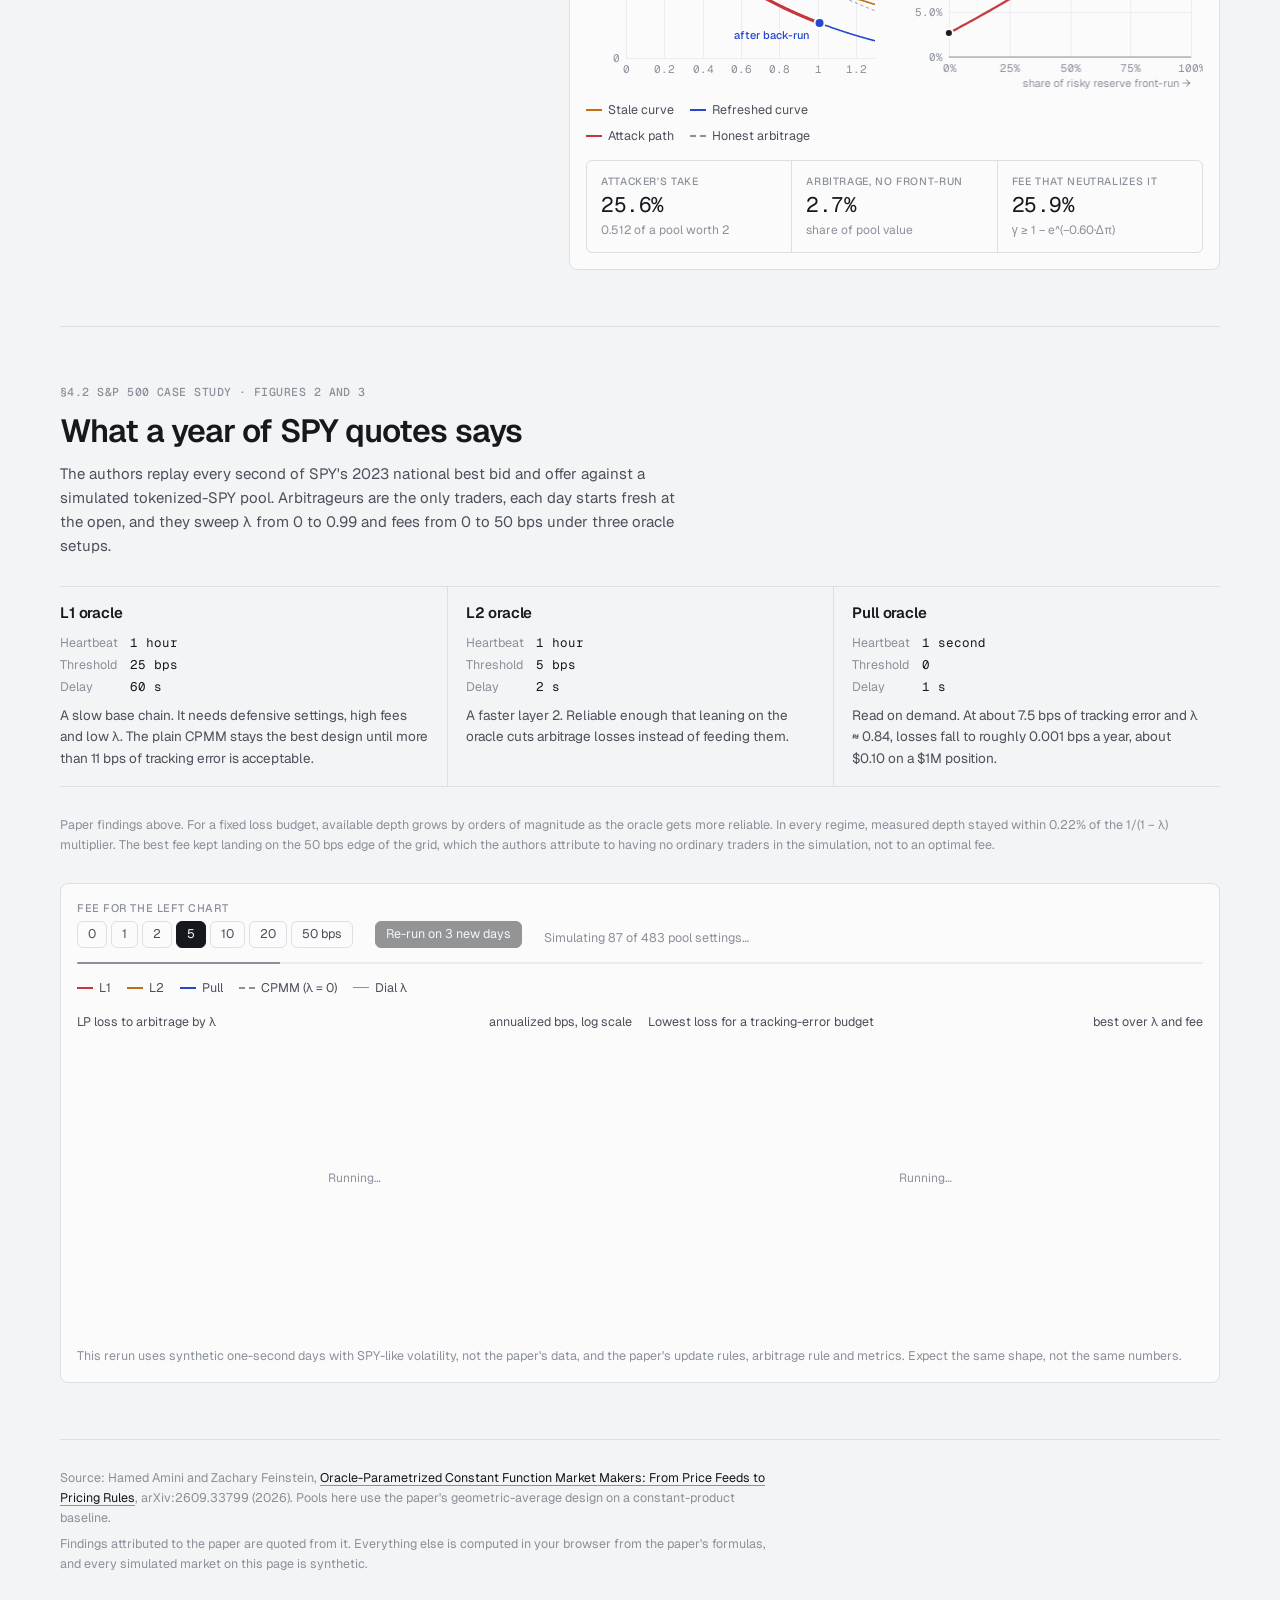
==== commit a9240d33: "Pin the market clock to the right of the live controls The clock now sits flush right, and control r" ====
--- a/index.html
+++ b/index.html
@@ -61,7 +61,7 @@
           </div>
         </div>
         <button class="btn" id="live-play" type="button">Pause</button>
-        <div class="control"><span class="lab">Market clock</span><span class="num" id="live-clock">10:00:00 ET</span></div>
+        <div class="control clock"><span class="lab">Market clock</span><span class="num" id="live-clock">10:00:00 ET</span></div>
       </div>
       <div class="legend" aria-hidden="true">
         <span class="key" style="color: var(--ink)"><i class="thin"></i><span class="lbl">Market mid</span></span>
--- a/styles.css
+++ b/styles.css
@@ -188,7 +188,8 @@
   gap: 14px;
   min-width: 0;
 }
-.controls { display: flex; flex-wrap: wrap; gap: 10px 22px; align-items: center; }
+.controls { display: flex; flex-wrap: wrap; gap: 10px 22px; align-items: end; }
+.control.clock { margin-left: auto; justify-items: end; text-align: right; }
 .control { display: grid; gap: 4px; min-width: 0; }
 .control label, .control .lab { font-size: 11px; font-weight: 500; letter-spacing: 0.05em; text-transform: uppercase; color: var(--ink-3); }
 .control.grow { flex: 1 1 220px; }
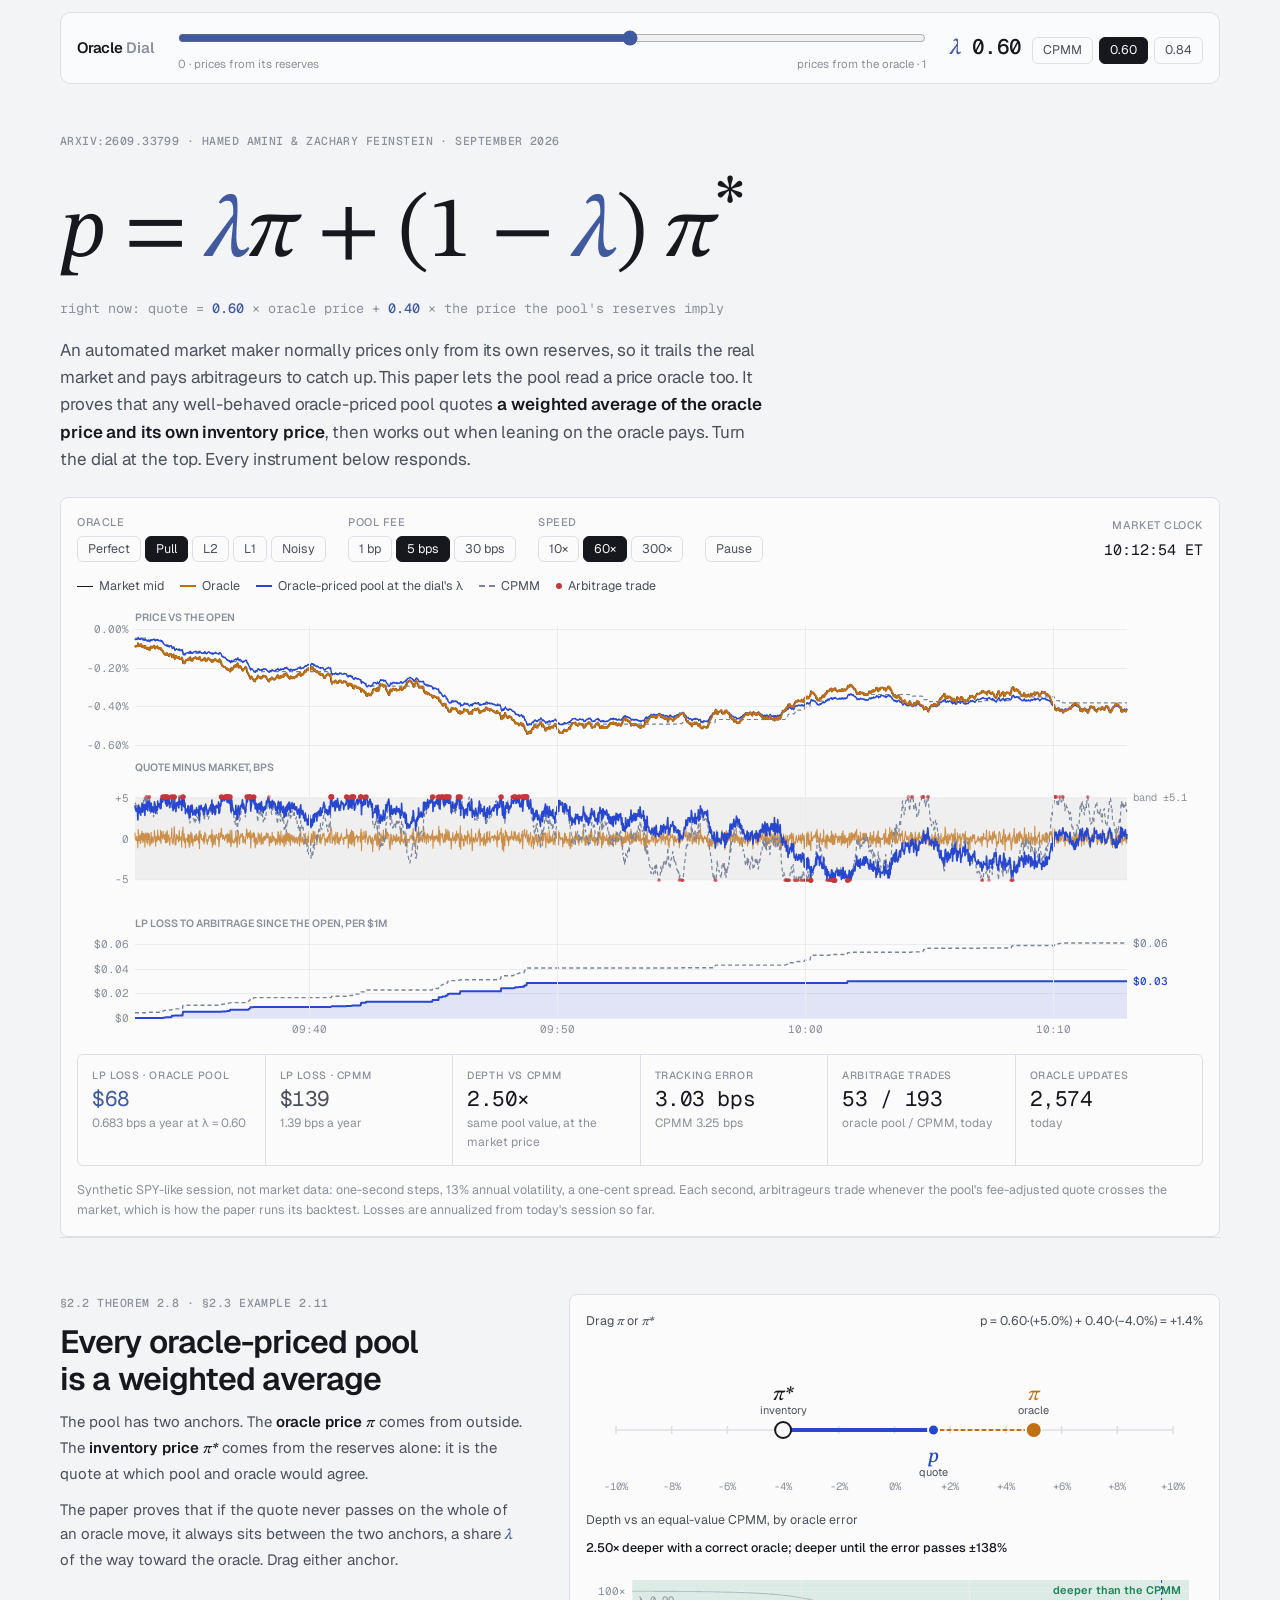
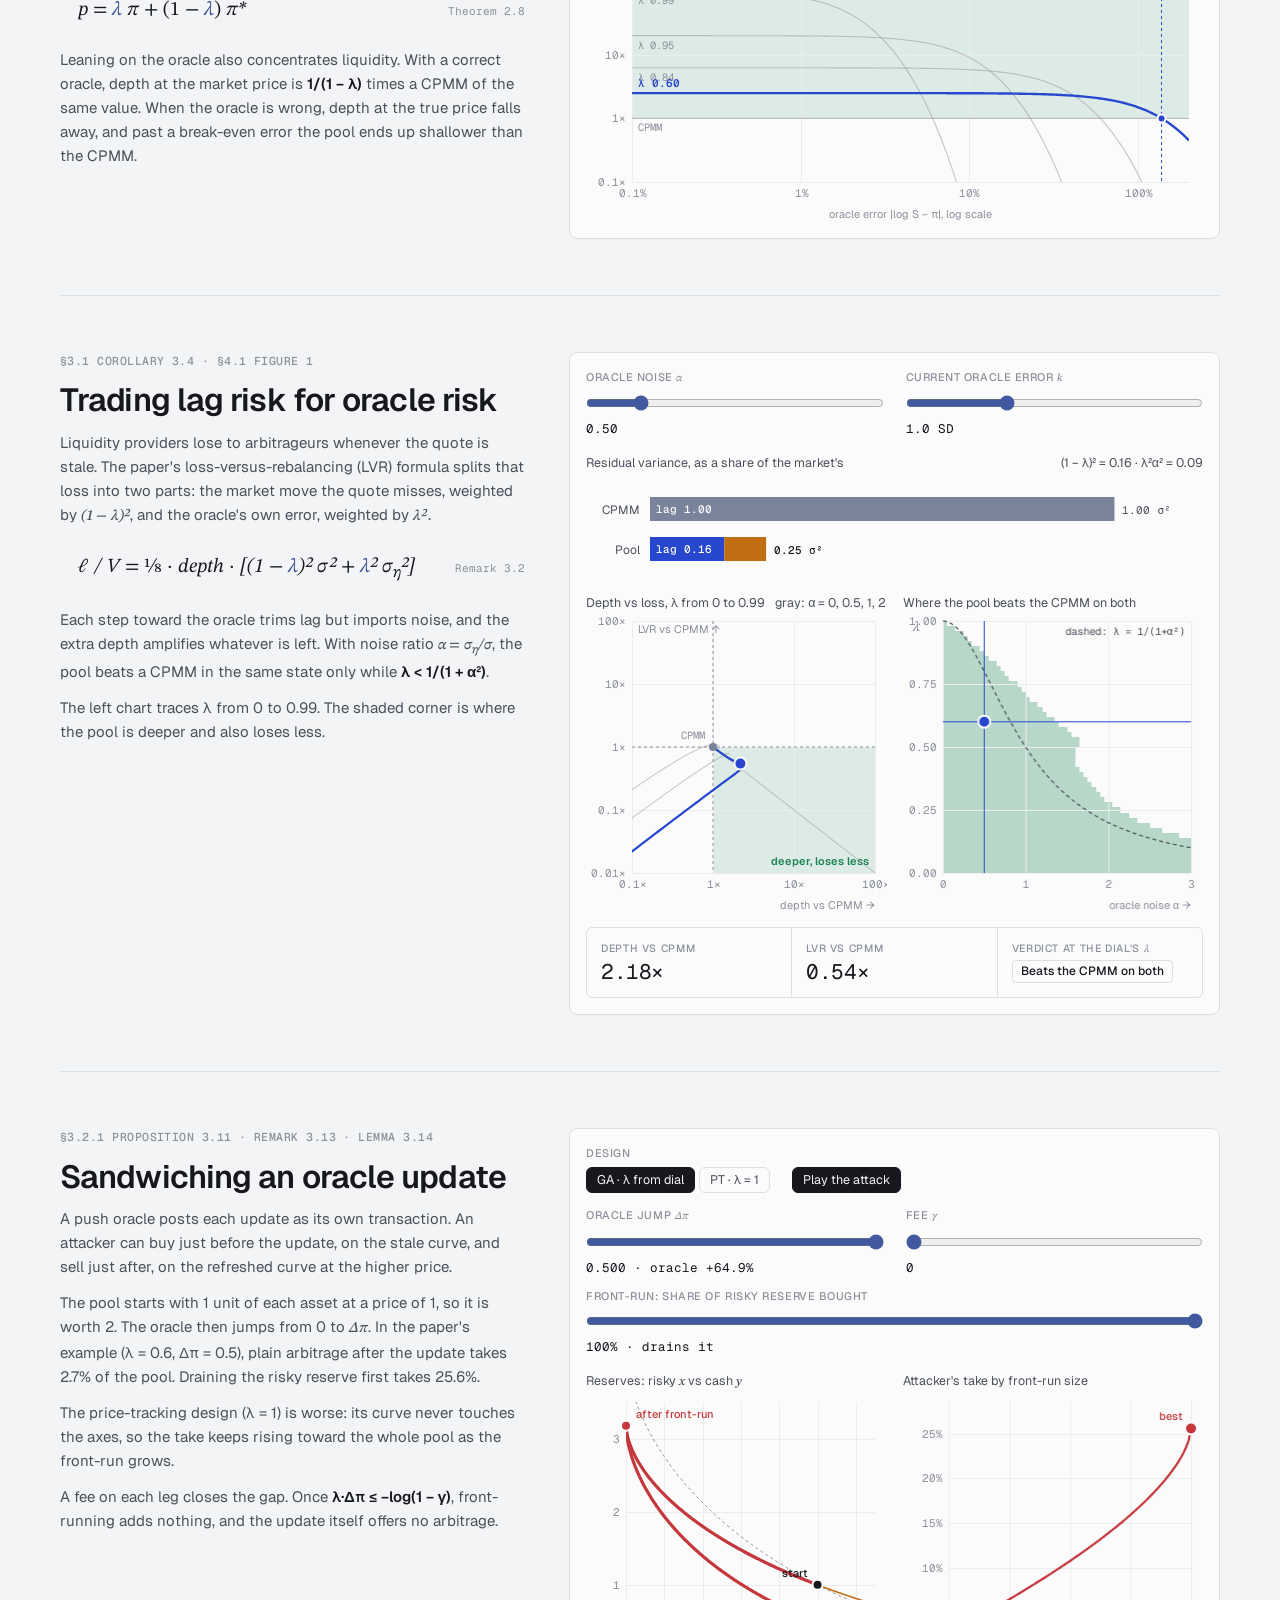
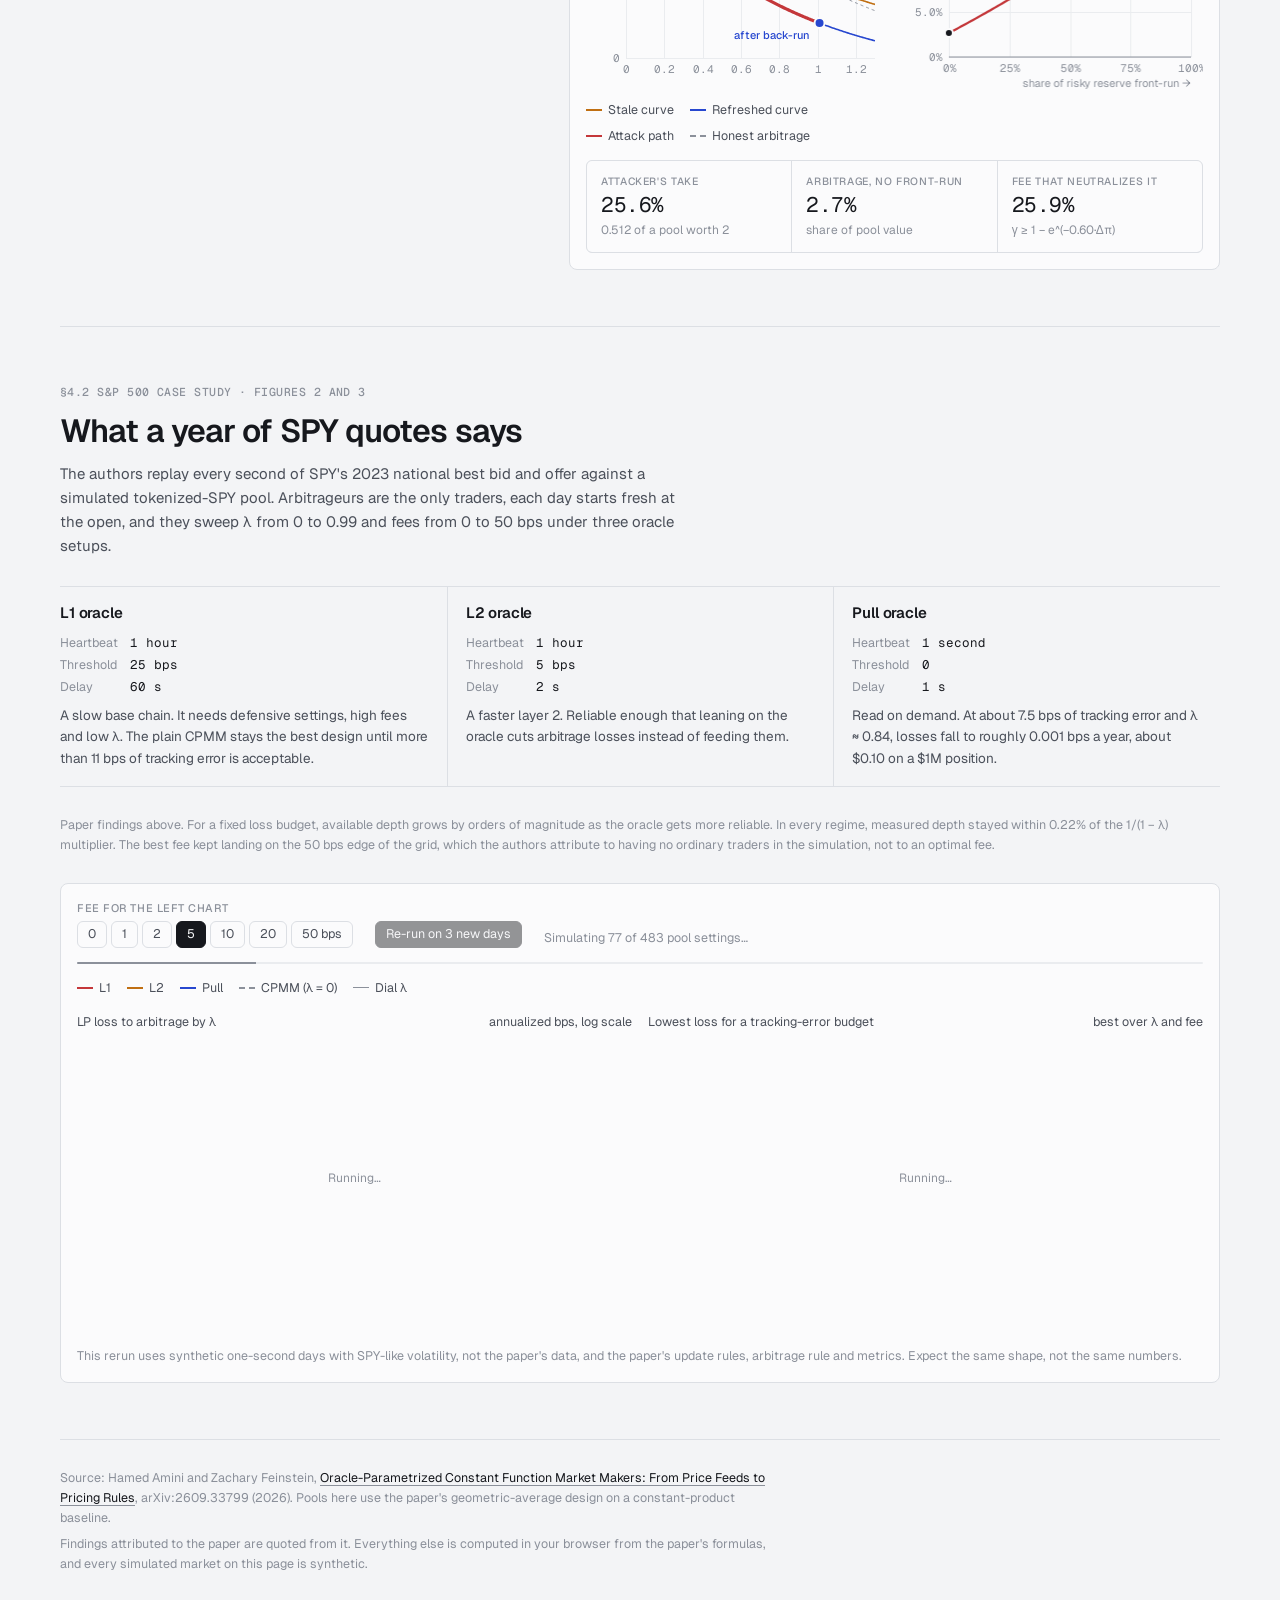
==== commit 5ee44d53: "Add a link-preview image and social meta tags og.png is a 1200 x 630 card rendered from scripts/og-c" ====
--- a/index.html
+++ b/index.html
@@ -5,6 +5,24 @@
 <meta name="viewport" content="width=device-width, initial-scale=1, viewport-fit=cover">
 <title>Oracle Dial</title>
 <meta name="description" content="Interactive companion to Amini and Feinstein's paper on oracle-parametrized AMMs: a live arbitrage simulation, the depth and LVR trade-off, an oracle-update sandwich, and a synthetic rerun of the SPY backtest.">
+<link rel="canonical" href="https://op-amm.vercel.app/">
+<meta name="theme-color" content="#f3f4f6" media="(prefers-color-scheme: light)">
+<meta name="theme-color" content="#0f1012" media="(prefers-color-scheme: dark)">
+<meta property="og:type" content="website">
+<meta property="og:site_name" content="Oracle Dial">
+<meta property="og:title" content="Oracle Dial">
+<meta property="og:description" content="An interactive companion to Amini and Feinstein's paper on oracle-parametrized AMMs. Turn one dial and watch market depth, arbitrage losses and oracle risk respond.">
+<meta property="og:url" content="https://op-amm.vercel.app/">
+<meta property="og:image" content="https://op-amm.vercel.app/og.png">
+<meta property="og:image:type" content="image/png">
+<meta property="og:image:width" content="1200">
+<meta property="og:image:height" content="630">
+<meta property="og:image:alt" content="The pricing rule p = λπ + (1 − λ)π* above an hour of simulated market, oracle and pool prices, with the title Oracle Dial.">
+<meta name="twitter:card" content="summary_large_image">
+<meta name="twitter:title" content="Oracle Dial">
+<meta name="twitter:description" content="An interactive companion to Amini and Feinstein's paper on oracle-parametrized AMMs. Turn one dial and watch market depth, arbitrage losses and oracle risk respond.">
+<meta name="twitter:image" content="https://op-amm.vercel.app/og.png">
+<meta name="twitter:image:alt" content="The pricing rule p = λπ + (1 − λ)π* above an hour of simulated market, oracle and pool prices, with the title Oracle Dial.">
 <link rel="icon" href="data:image/svg+xml,%3Csvg xmlns='http://www.w3.org/2000/svg' viewBox='0 0 32 32'%3E%3Crect width='32' height='32' rx='7' fill='%2316181d'/%3E%3Ctext x='16' y='23' text-anchor='middle' font-family='Georgia,serif' font-style='italic' font-size='22' fill='%2398abe0'%3E%CE%BB%3C/text%3E%3C/svg%3E">
 <link rel="preconnect" href="https://fonts.googleapis.com">
 <link rel="preconnect" href="https://fonts.gstatic.com" crossorigin>
